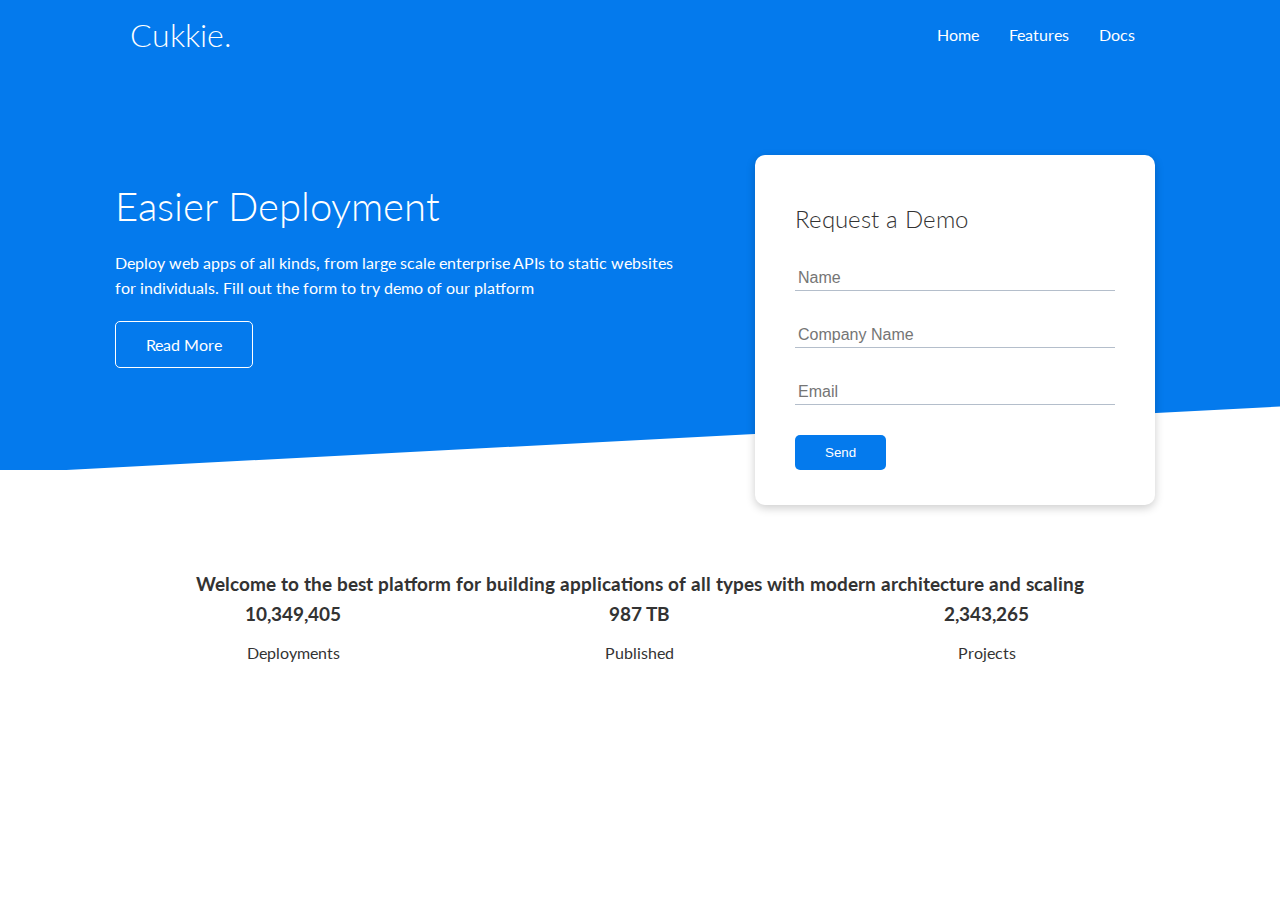
==== index.html @ 2ee3e5fe "ADD: Utilities css styling" ====
<!DOCTYPE html>
<html lang="en">
  <head>
    <meta charset="UTF-8" />
    <meta name="viewport" content="width=device-width, initial-scale=1.0" />
    <link
      rel="stylesheet"
      href="https://cdnjs.cloudflare.com/ajax/libs/font-awesome/5.15.1/css/all.min.css"
      integrity="sha512-+4zCK9k+qNFUR5X+cKL9EIR+ZOhtIloNl9GIKS57V1MyNsYpYcUrUeQc9vNfzsWfV28IaLL3i96P9sdNyeRssA=="
      crossorigin="anonymous"
    />
    <link rel="stylesheet" href="css/utilities.css" />
    <link rel="stylesheet" href="css/style.css" />
    <title>Cukkie | Cloud Hosting for Everyone</title>
  </head>
  <body>
    <!-- Navbar-->
    <div class="navbar">
      <div class="container flex">
        <h1 class="logo">Cukkie.</h1>
        <nav>
          <ul>
            <li><a href="index.html">Home</a></li>
            <li><a href="features.html">Features</a></li>
            <li><a href="docs.html">Docs</a></li>
          </ul>
        </nav>
      </div>
    </div>

    <!-- Showcase for different view settings-->
    <section class="showcase">
      <div class="container grid">
        <div class="showcase-text">
          <h1>Easier Deployment</h1>
          <p>
            Deploy web apps of all kinds, from large scale enterprise APIs to
            static websites for individuals. Fill out the form to try demo of
            our platform
          </p>
          <!--we gonna set the link on the button format under the paragraph-->
          <a href="features.html" class="btn btn-outline">Read More</a>
        </div>
        <!-- this card with the background color and padding stuff using bootstrap card an form-->
        <div class="showcase-form card">
          <h2>Request a Demo</h2>
          <!-- we dont need action on this form-->
          <!-- adding required for simple validation  -->
          <form>
            <div class="form-control">
              <input type="text" name="name" placeholder="Name" required />
            </div>
            <div class="form-control">
              <input
                type="text"
                name="company"
                placeholder="Company Name"
                required
              />
            </div>
            <div class="form-control">
              <input type="email" name="email" placeholder="Email" required />
            </div>
            <!-- we need the button-->
            <input type="submit" value="Send" class="btn btn-primary" />
          </form>
        </div>
      </div>
    </section>

    <!-- let's working on Stats-->
    <section class="stats">
      <div class="container">
        <!--my-1 stand for margin top and bottom 1, (mx for horizontal, m for marginal around) and text-center class is going to center the text-->
        <h3 class="stats-heading text-center my-1">
          Welcome to the best platform for building applications of all types
          with modern architecture and scaling
        </h3>
        <!--setup the area for stats content, using grid-3 colom, which previously only two on css-->
        <div class="grid grid-3 text-center my-4">
          <div>
            <!--using icon on font awesome class i=icon fas=fontawesome fa-server is a class-->
            <i class="fas fa-server fa-3x"></i>
            <h3>10,349,405</h3>
            <p class="text-secondary">Deployments</p>
          </div>
          <div>
            <i class="fas fa-upload fa-3x"></i>
            <h3>987 TB</h3>
            <p class="text-secondary">Published</p>
          </div>
          <div>
            <i class="fas fa-project-diagram fa-3x"></i>
            <h3>2,343,265</h3>
            <p class="text-secondary">Projects</p>
          </div>
        </div>
      </div>
    </section>
  </body>
</html>
---- css/utilities.css ----
/* --------------------------------------------------- */
/* This the utilities  */

/* set the container that wides has selected range, and not following whole web page few and its will turn responsiveness */
/* to make clean point when you stretch the window */
/* and margin zero auto will be set for automatically respons to wide range of webpage */
.container {
  max-width: 1100px;
  margin: 0 auto;
  /* fixing the margin10px by headings above, so this container has no margin */
  overflow: auto;
  /* set the padding so they have space within its container, and to push left and right */
  padding: 0 40px;
}

/* setup the card class */
.card {
  background-color: #fff;
  color: #333;
  border-radius: 10px;
  /* create box shadow with 0 margin 3px wide and 10px blur, the the color with rgba opa 0.2 */
  box-shadow: 0 3px 10px rgba(0, 0, 0, 0.2);
  padding: 20px;
  margin: 10px;
}

/* styling the button */
.btn {
  display: inline-block;
  padding: 10px 30px;
  cursor: pointer;
  background: var(--primary-color);
  color: #fff;
  border: none;
  border-radius: 5px;
}

.btn-outline {
  background-color: transparent;
  border: 1px #fff solid;
}

/* setup the hover effect on button */
.btn:hover {
  transform: scale(0.98);
}

.text-center {
  text-align: center;
}

/* setup the container and navbar into flexbox so we could easily manage them into flex items & grid with desire direction */
/* add the utility class flex on the html beside container, so it will manage navbar using flexbox */
.flex {
  /* this display flex will turn items into colom */
  display: flex;
  /* to ensure webname and navbar separately arrange */
  /* justify-content using space between to make the both item separately position themself on each start and ends of the container */
  justify-content: center;
  align-items: center;
  /* make sure the height turn into 100% of whatever the container is */
  height: 100%;
}

/* Create a grid to align side by side on the Showcase model */
.grid {
  display: grid;
  /* setup how wide we wanna setup the grid colum inside one row, and set the wide using fraction (Fr) instead, like the percentage inside the container*/
  grid-template-columns: repeat(2, 1fr);
  /* because the initial fraction on grid doesnt have a space, we add gap in it */
  gap: 20px;
  justify-content: center;
  align-items: center;
  height: 100%;
}

/* Grid-3 was to set the stats grid into 3 colom instead 2 */
.grid-3 {
  grid-template-columns: repeat(3, 1fr);
}
---- css/style.css ----
@import url("https://fonts.googleapis.com/css2?family=Lato:wght@300&display=swap");

/* Create CSS Properties */
:root {
  --primary-color: #047aed;
}
/* --------------------------------------------------- */
/* Reset */
* {
  /* to ensure all the container using webpage size and control margin and padding easily */
  box-sizing: border-box;
  padding: 0;
  margin: 0;
}

/* --------------------------------------------------- */

body {
  font-family: "Lato", sans-serif;
  color: #333;
  /* line-height to spread things out lil bit */
  line-height: 1.6;
}

ul {
  /* for without any bullet point */
  list-style-type: none;
}

a {
  /* to remove ugly underline on the link */
  text-decoration: none;
  color: #333;
}

/* setup the headings */
h1,
h2 {
  /* for making less bold */
  font-weight: 300;
  /* line-height for making pretty look */
  line-height: 1.2;
  /* setup margin top and bottom 10px and left right 0px */
  margin: 10px 0;
}

/* setup paragraph similiar to headings */
p {
  margin: 10px 0;
}

/* set the images that has width similiar to the parent container */
img {
  width: 100%;
}

/* Navbar Styling */
.navbar ul {
  display: flex;
}

/* styling the nav bar*/
.navbar {
  background-color: var(--primary-color);
  color: #fff;
  height: 70px;
}

/*  set the link into white color in the navbar   */
.navbar a {
  color: #fff;
  /* make a break on each items */
  padding: 10px;
  margin: 0 5px;
}

/* create a hover effect on the navbar */
.navbar a:hover {
  border-bottom: 2px #fff solid;
}

/* if flex in the navbar, so it would be using space-between */
.navbar .flex {
  justify-content: space-between;
}

/* Showcase */
.showcase {
  height: 400px;
  background-color: var(--primary-color);
  color: #fff;
  position: relative;
}

.showcase h1 {
  /* to set the fontsize bigger for showcase */
  font-size: 40px;
}
.showcase p {
  margin: 20px 0;
}

.showcase .grid {
  /* make it approach by percentage as the container grid */
  grid-template-columns: 55% 45%;
  gap: 30px;
  /* to setup the card height visible above showcase grid container */
  overflow: visible;
}

.showcase-form {
  /* setup & styling the form */
  /* relative to make this at the top of property */
  position: relative;
  /* to push down */
  top: 60px;
  height: 350px;
  width: 400px;
  padding: 40px;
  /* to ensure the card always position himself at the front */
  z-index: 100;
  /* to push the form to the right */
  justify-self: flex-end;
}

/* setup form control that wrap the input */
.showcase-form .form-control {
  /* separate the form */
  margin: 30px 0;
}

/* style the actual input and the button with targeting only input type "text and "email"*/
.showcase-form input[type="text"],
.showcase-form input[type="email"] {
  /* taking away the border */
  border: 0;
  /* instead changing just styled border bottom */
  border-bottom: 1px solid #b4becb;
  /* set the width into 100% so its go all the way across parent container */
  width: 100%;
  padding: 3px;
  font-size: 16px;
}

/* taking out the original format of border when click input */
.showcase-form input:focus {
  outline: none;
}

/* Create the slice part: instead of adding new element on the html, we setup the pseoudo character */
.showcas::before,
.showcase::after {
  content: "";
  position: absolute;
  height: 100px;
  bottom: -70px;
  right: 0;
  left: 0;
  background: #fff;
  transform: skewY(-3deg);
  /* to occupy all web type and model, we setup prefix version the transform into several media webkit */
  /* for Chrome and Safari */
  -webkit-transform: skewY(-3deg);
  /* for Mozila */
  -moz-transform: skewY(-3deg);
  /* microsoft */
  -ms-transform: skewY(-3deg);
}
/* --------------------------------------------------- */
/* Stats */
.stats {
  padding-top: 100px;
}
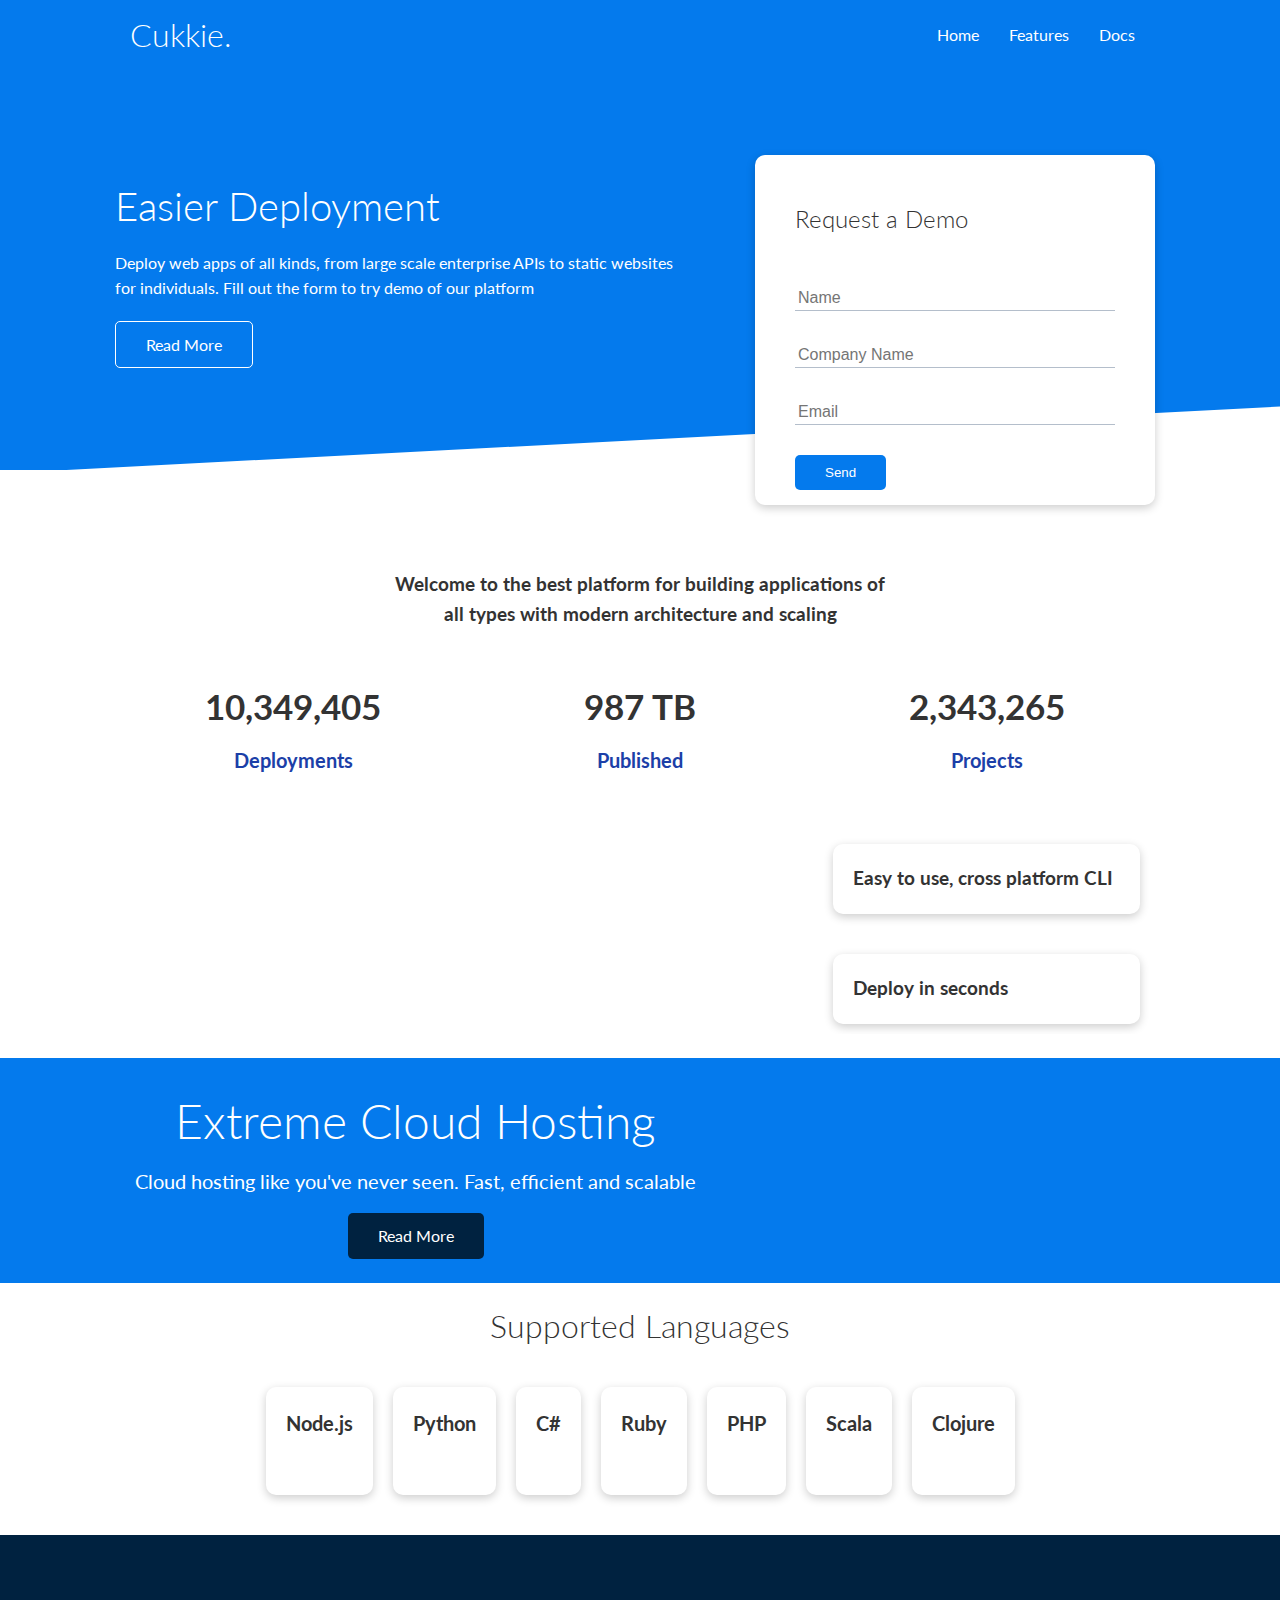
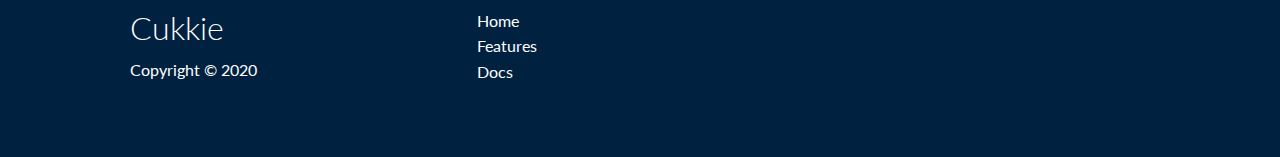
==== commit 91d43bc6: "ADD: netlify setup" ====
--- a/index.html
+++ b/index.html
@@ -46,7 +46,18 @@
           <h2>Request a Demo</h2>
           <!-- we dont need action on this form-->
           <!-- adding required for simple validation  -->
-          <form>
+          <form
+            name="contact"
+            method="POST"
+            netlify-honeypot="bot-field"
+            data-netlify="true"
+          >
+            <input type="hidden" name="form-name" value="contact" />
+            <p class="hidden">
+              <label
+                >Don’t fill this out if you're human: <input name="bot-field"
+              /></label>
+            </p>
             <div class="form-control">
               <input type="text" name="name" placeholder="Name" required />
             </div>
@@ -97,5 +108,97 @@
         </div>
       </div>
     </section>
+    <!-- CLI-->
+    <section class="cli">
+      <div class="container grid">
+        <img src="images/cli.png" alt="" />
+        <div class="card" <!-- inside this will has card -->
+          <h3>Easy to use, cross platform CLI</h3>
+        </div>
+        <div class="card">
+          <h3>Deploy in seconds</h3>
+        </div>
+      </div>
+    </section>
+
+    <!-- Cloud  -->
+    <!-- this section using cloud container with color primary as on css, margin and padding 2 as on css -->
+    <section class="cloud bg-primary my-2 py-2">
+      <div class="container grid">
+        <div class="text-center">
+          <!-- using h2 large -->
+          <h2 class="lg">Extreme Cloud Hosting</h2>
+          <!-- paragraph will set into class lead (for larger purpose) and margin vertical 1 -->
+          <p class="lead my-1">
+            Cloud hosting like you've never seen. Fast, efficient and scalable
+          </p>
+          <a href="features.html" class="btn btn-dark">Read More</a>
+        </div>
+        <!-- second part is putting image -->
+        <img src="images/cloud.png" alt="" />
+      </div>
+    </section>
+
+    <!-- Languages -->
+    <section class="languages">
+      <h2 class="md text-center my-2">Supported Languages</h2>
+      <!-- we using flex for make sure its align easily in a row -->
+      <div class="container flex">
+        <!-- each one if this will be wrap on card, so card will be -->
+        <div class="card">
+          <h4>Node.js</h4>
+          <img src="images/logos/node.png" alt="" />
+        </div>
+        <div class="card">
+          <h4>Python</h4>
+          <img src="images/logos/python.png" alt="" />
+        </div>
+        <div class="card">
+          <h4>C#</h4>
+          <img src="images/logos/csharp.png" alt="" />
+        </div>
+        <div class="card">
+          <h4>Ruby</h4>
+          <img src="images/logos/ruby.png" alt="" />
+        </div>
+        <div class="card">
+          <h4>PHP</h4>
+          <img src="images/logos/php.png" alt="" />
+        </div>
+        <div class="card">
+          <h4>Scala</h4>
+          <img src="images/logos/scala.png" alt="" />
+        </div>
+        <div class="card">
+          <h4>Clojure</h4>
+          <img src="images/logos/clojure.png" alt="" />
+        </div>
+      </div>
+    </section>
+
+    <!-- Footer -->
+    <footer class="footer bg-dark py-5">
+      <div class="container grid grid-3">
+        <div>
+          <h1>Cukkie</h1>
+          <p>Copyright &copy; 2020</p>
+        </div>
+        <nav>
+          <ul>
+            <li><a href="index.html">Home</a></li>
+            <li><a href="features.html">Features</a></li>
+            <li><a href="docs.html">Docs</a></li>
+          </ul>
+        </nav>
+        <!-- creating social account link -->
+        <div class="social">
+          <!-- we using # for link somewhere, and fab for social media icon at font awesome -->
+          <a href="#"><i class="fab fa-github fa-2x"></i></a>
+          <a href="#"><i class="fab fa-facebook fa-2x"></i></a>
+          <a href="#"><i class="fab fa-instagram fa-2x"></i></a>
+          <a href="#"><i class="fab fa-twitter fa-2x"></i></a>
+        </div>
+      </div>
+    </footer>
   </body>
 </html>
--- a/css/utilities.css
+++ b/css/utilities.css
@@ -45,8 +45,111 @@
   transform: scale(0.98);
 }
 
+/* adding bg primary */
+/* Backgrounds & Coloured buttons */
+.bg-primary,
+.btn-primary {
+  background-color: var(--primary-color);
+  color: #fff;
+}
+
+.bg-secondary,
+.btn-secondary {
+  background-color: var(--secondary-color);
+  color: #fff;
+}
+
+.bg-dark,
+.btn-dark {
+  background-color: var(--dark-color);
+  color: #fff;
+}
+
+/* targeting a link on footer into white color  */
+
+.bg-light,
+.btn-light {
+  background-color: var(--light-color);
+  color: #333;
+}
+
+.bg-primary a,
+.btn-primary a,
+.bg-secondary a,
+.btn-secondary a,
+.bg-dark a,
+.btn-dark a {
+  color: #fff;
+}
+
+/* Text Colors */
+.text-primary {
+  color: var(--primary-color);
+}
+
+.text-secondary {
+  color: var(--secondary-color);
+}
+
+.text-dark {
+  color: var(--dark-color);
+}
+
+/* targeting a link on footer into white color  */
+
+.text-light {
+  color: var(--light-color);
+}
+
+/* Text Sizes  */
+.lead {
+  /* will change the paragraph font size */
+  font-size: 20px;
+}
+
+/* then for small medium */
+.sm {
+  font-size: 1rem;
+}
+
+.md {
+  font-size: 2rem;
+}
+
+.lg {
+  font-size: 3rem;
+}
+
+.xl {
+  font-size: 4rem;
+}
+
 .text-center {
   text-align: center;
+}
+
+/* Alert setup */
+.alert {
+  background-color: var(--light-color);
+  padding: 10px 20px;
+  font-weight: bold;
+  /* setup margin for separet from everything else with 15px on the top and bottom */
+  margin: 15px 0;
+}
+
+.alert i {
+  /* creeate space between alert icon and the text */
+  margin-right: 10px;
+}
+
+.alert-success {
+  background-color: var(--success-color);
+  color: #fff;
+}
+
+.alert-error {
+  background-color: var(--error-color);
+  color: #fff;
 }
 
 /* setup the container and navbar into flexbox so we could easily manage them into flex items & grid with desire direction */
@@ -78,3 +181,105 @@
 .grid-3 {
   grid-template-columns: repeat(3, 1fr);
 }
+
+/* Margin */
+.my-1 {
+  /* rem is the multiplier root element for font size*/
+  margin: 1rem 0;
+}
+
+.my-2 {
+  /* rem is the multiplier root element for font size*/
+  margin: 1.5rem 0;
+}
+
+.my-3 {
+  /* rem is the multiplier root element for font size*/
+  margin: 2rem 0;
+}
+
+.my-4 {
+  /* rem is the multiplier root element for font size*/
+  margin: 3rem 0;
+}
+
+.my-5 {
+  /* rem is the multiplier root element for font size*/
+  margin: 4rem 0;
+}
+
+.m-1 {
+  /* rem is the multiplier root element for font size*/
+  margin: 1rem;
+}
+
+.m-2 {
+  /* rem is the multiplier root element for font size*/
+  margin: 1.5rem;
+}
+
+.m-3 {
+  /* rem is the multiplier root element for font size*/
+  margin: 2rem;
+}
+
+.m-4 {
+  /* rem is the multiplier root element for font size*/
+  margin: 3rem;
+}
+
+.m-5 {
+  /* rem is the multiplier root element for font size*/
+  margin: 4rem 0;
+}
+
+/* Padding */
+.py-1 {
+  /* rem is the multiplier root element for font size*/
+  padding: 1rem 0;
+}
+
+.py-2 {
+  /* rem is the multiplier root element for font size*/
+  padding: 1.5rem 0;
+}
+
+.py-3 {
+  /* rem is the multiplier root element for font size*/
+  padding: 2rem 0;
+}
+
+.py-4 {
+  /* rem is the multiplier root element for font size*/
+  padding: 3rem 0;
+}
+
+.py-5 {
+  /* rem is the multiplier root element for font size*/
+  padding: 4rem 0;
+}
+
+.p-1 {
+  /* rem is the multiplier root element for font size*/
+  padding: 1rem;
+}
+
+.p-2 {
+  /* rem is the multiplier root element for font size*/
+  padding: 1.5rem;
+}
+
+.p-3 {
+  /* rem is the multiplier root element for font size*/
+  padding: 2rem;
+}
+
+.p-4 {
+  /* rem is the multiplier root element for font size*/
+  padding: 3rem;
+}
+
+.p-5 {
+  /* rem is the multiplier root element for font size*/
+  padding: 4rem;
+}
--- a/css/style.css
+++ b/css/style.css
@@ -3,6 +3,11 @@
 /* Create CSS Properties */
 :root {
   --primary-color: #047aed;
+  --secondary-color: #1c3fa8;
+  --dark-color: #002240;
+  --light-color: #f4f4f4;
+  --success-color: #5cb85c;
+  --error-color: #d9534f;
 }
 /* --------------------------------------------------- */
 /* Reset */
@@ -54,6 +59,19 @@
   width: 100%;
 }
 
+code,
+pre {
+  background: #333;
+  color: #fff;
+  padding: 10px;
+}
+
+.hidden {
+  visibility: hidden;
+  /* for not taking any space, set height zero */
+  height: 0;
+}
+
 /* Navbar Styling */
 .navbar ul {
   display: flex;
@@ -106,6 +124,11 @@
   gap: 30px;
   /* to setup the card height visible above showcase grid container */
   overflow: visible;
+}
+
+.showcase-text {
+  /* sets animation for sliding left with duration 1 seconds and moving ease in */
+  animation: slideInFromLeft 1s ease-in;
 }
 
 .showcase-form {
@@ -121,6 +144,8 @@
   z-index: 100;
   /* to push the form to the right */
   justify-self: flex-end;
+  /* sets the animation page start */
+  animation: slideInFromRight 1s ease-in;
 }
 
 /* setup form control that wrap the input */
@@ -170,4 +195,249 @@
 /* Stats */
 .stats {
   padding-top: 100px;
-}
+  animation: slideInFromBottom 1s ease-in;
+}
+
+.stats-heading {
+  /* to squize in the middle from major container */
+  max-width: 500px;
+  margin: auto;
+}
+/* decoring the stats h3 and paragraph */
+.stats .grid h3 {
+  font-size: 35px;
+}
+
+.stats .grid p {
+  font-size: 20px;
+  font-weight: bold;
+}
+
+/* cli */
+.cli .grid {
+  grid-template-columns: repeat(3, 1fr);
+  grid-template-rows: repeat(2, 1fr);
+}
+
+/* to expand the cli image on first 2 row and two colom */
+/* using this ">" bracket to target everything(*) that in(:) the first-child */
+.cli .grid > *:first-child {
+  /* this grid column will fill from 1 and span untul column 2 */
+  grid-column: 1 / span 2;
+  /* then targeting the second part is spaning row */
+  grid-row: 1 / span 2;
+}
+
+/* Cloud */
+.cloud .grid {
+  grid-template-columns: 4fr 3fr;
+}
+
+/* Languages */
+
+/* setup the flex so the all card will move up when window resizes */
+.languages .flex {
+  flex-wrap: wrap;
+}
+
+.languages .card {
+  text-align: center;
+  margin: 18px 10px 40px;
+  /* to setup transition so the card on hover will move smoothly transition */
+  transition: transform 0.2s ease-in;
+}
+
+.languages .card h4 {
+  font-size: 20px;
+  margin-bottom: 10px;
+}
+
+/* setup the hover to create an animation while hover the cards, hover up (using -px,) for hover down (using +px)*/
+.languages .card:hover {
+  transform: translateY(-15px);
+}
+
+/* Features */
+.features-head img,
+.docs-head img {
+  width: 200px;
+  /* this justify self will justify itself only and flex-end will push them into end of the grid container */
+  justify-self: flex-end;
+}
+
+.features-sub-head img {
+  width: 300px;
+  /* this justify self will justify itself only and flex-end will push them into end of the grid container */
+  justify-self: flex-end;
+}
+
+.features-main .card > i {
+  /* add the margin on the icon */
+  margin-right: 20px;
+}
+
+.features-main .grid {
+  padding: 30px;
+}
+
+.features-main .grid > *:first-child {
+  /* take span on the fisrt card across all three */
+  grid-column: 1 / span 3;
+}
+
+/* target universal on next child by nth-child(this gonna be the child number) */
+.features-main .grid > *:nth-child(2) {
+  /* take span on the second card across all two */
+  grid-column: 1 / span 2;
+}
+
+/* Docs */
+.docs-main h3 {
+  margin: 20px 0;
+}
+
+.docs-main .grid {
+  /* make the first card 1 fr and second 2fr */
+  grid-template-columns: 1fr 2fr;
+  align-items: flex-start;
+}
+
+.docs-main nav li {
+  /* design the navigation */
+  font-size: 17px;
+  padding-bottom: 5px;
+  margin-bottom: 5px;
+  border-bottom: 1px #ccc solid;
+}
+
+.docs-main a:hover {
+  /* create hover animation on the link */
+  font-weight: bold;
+}
+
+/* Footer */
+.footer .social a {
+  margin: 0 10px;
+}
+
+/* setup for media query */
+/* Tablet and under */
+@media (max-width: 768px) {
+  /* to create only one colum */
+  .grid,
+  .showcase .grid,
+  .stats .grid,
+  .cli .grid,
+  .cloud .grid,
+  .features-main .grid,
+  .docs-main .grid {
+    grid-template-columns: 1fr;
+    grid-template-rows: 1fr;
+  }
+
+  .showcase {
+    /* to pushdown showcase in 1fr mode (mobile) */
+    height: auto;
+  }
+
+  .showcase-text {
+    /* set text to center */
+    text-align: center;
+    /* set margin to push down */
+    margin-top: 40px;
+    /* sets animation */
+    animation: slideInFromTop 1s ease-in;
+  }
+
+  .showcase-form {
+    /* to set justify all element by itself */
+    justify-self: auto;
+    margin: auto;
+    /* sets animation */
+    animation: slideInFromBottom 1s ease-in;
+  }
+
+  /* instead of spanning we just set grid colum to 1 and grid row to 1 */
+  .cli .grid > *:first-child {
+    grid-column: 1;
+    grid-row: 1;
+  }
+
+  .features-head,
+  .features-sub-head,
+  .docs-head {
+    text-align: center;
+  }
+
+  .features-head img,
+  .features-sub-head img,
+  .docs-head img {
+    justify-self: center;
+  }
+
+  .features-main .grid > *:first-child,
+  .features-main .grid > *:nth-child(2) {
+    grid-column: 1;
+  }
+}
+
+/* Animations */
+@keyframes slideInFromLeft {
+  0% {
+    /* to basically start off the screen, we define transform translatex to -100% (coming from the left) */
+    transform: translateX(-100%);
+  }
+  /* sets endup animation with 0 as its normal position*/
+  100% {
+    transform: translateX(0);
+  }
+}
+
+@keyframes slideInFromRight {
+  0% {
+    /* to basically start off the screen, we define transform translatex to 100% (coming from the right) */
+    transform: translateX(100%);
+  }
+  /* sets endup animation with 0 as its normal position*/
+  100% {
+    transform: translateX(0);
+  }
+}
+
+@keyframes slideInFromTop {
+  0% {
+    /* to basically start off the screen, we define transform translatey to -100% (coming from the top) */
+    transform: translateY(-100%);
+  }
+  /* sets endup animation with 0 as its normal position*/
+  100% {
+    transform: translateX(0);
+  }
+}
+
+@keyframes slideInFromBottom {
+  0% {
+    /* to basically start off the screen, we define transform translatey to 100% (coming from the buttom) */
+    transform: translateY(100%);
+  }
+  /* sets endup animation with 0 as its normal position*/
+  100% {
+    transform: translateX(0);
+  }
+}
+
+/* Mobile */
+@media (max-width: 500px) {
+  .navbar {
+    height: 110px;
+  }
+
+  .navbar .flex {
+    flex-direction: column;
+  }
+
+  .navbar ul {
+    padding: 10px;
+    background-color: rgba(0, 0, 0, 0.1);
+  }
+}
